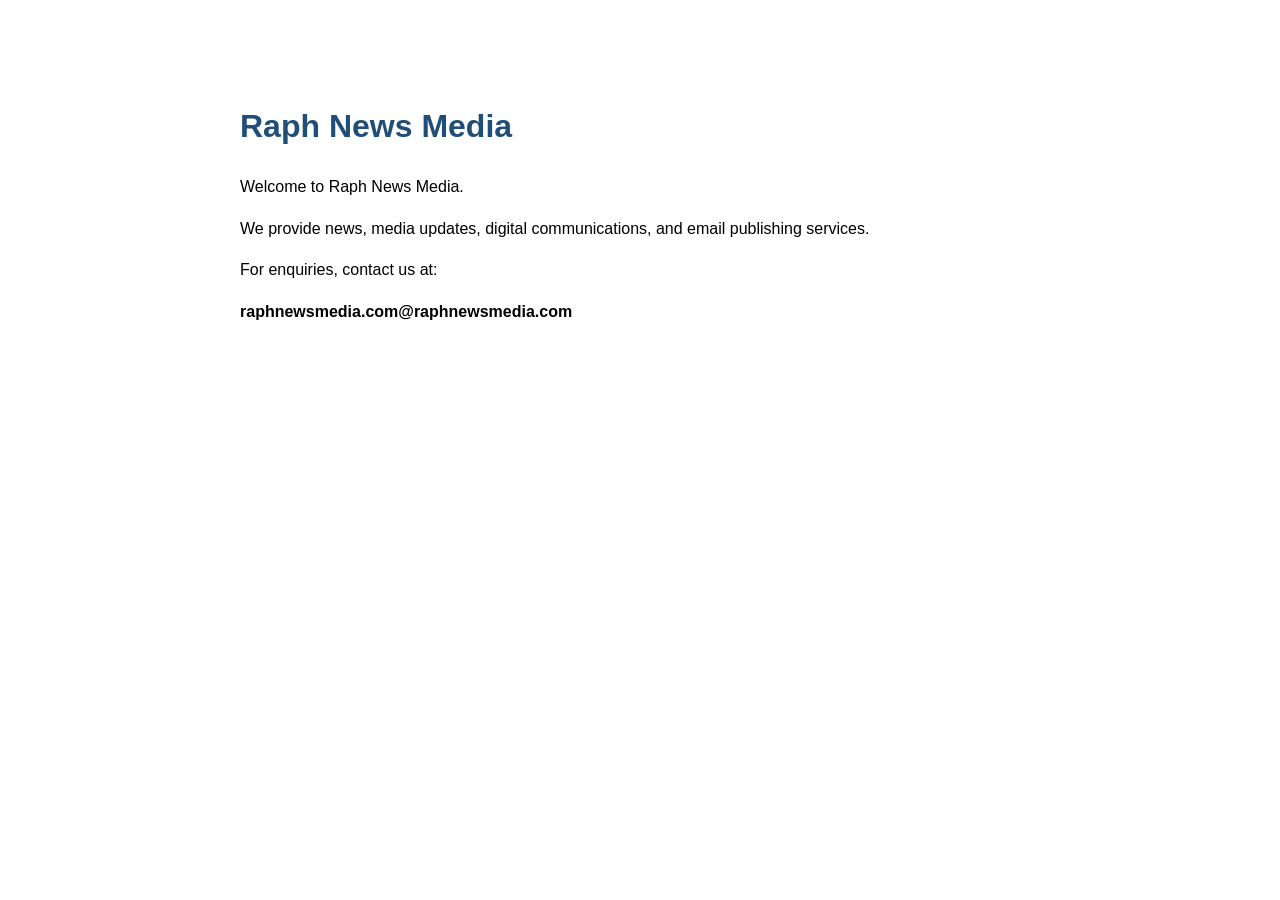
==== index.html @ 81ba722d "Add initial HTML structure for Raph News Media" ====
<!DOCTYPE html>
<html>
<head>
<meta charset="UTF-8">
<title>Raph News Media</title>
<style>
body{
font-family:Arial,sans-serif;
max-width:800px;
margin:60px auto;
padding:20px;
line-height:1.6;
}
h1{color:#1f4e79;}
</style>
</head>
<body>

<h1>Raph News Media</h1>

<p>Welcome to Raph News Media.</p>

<p>We provide news, media updates, digital communications, and email publishing services.</p>

<p>For enquiries, contact us at:</p>

<p><strong>raphnewsmedia.com@raphnewsmedia.com</strong></p>

</body>
</html>
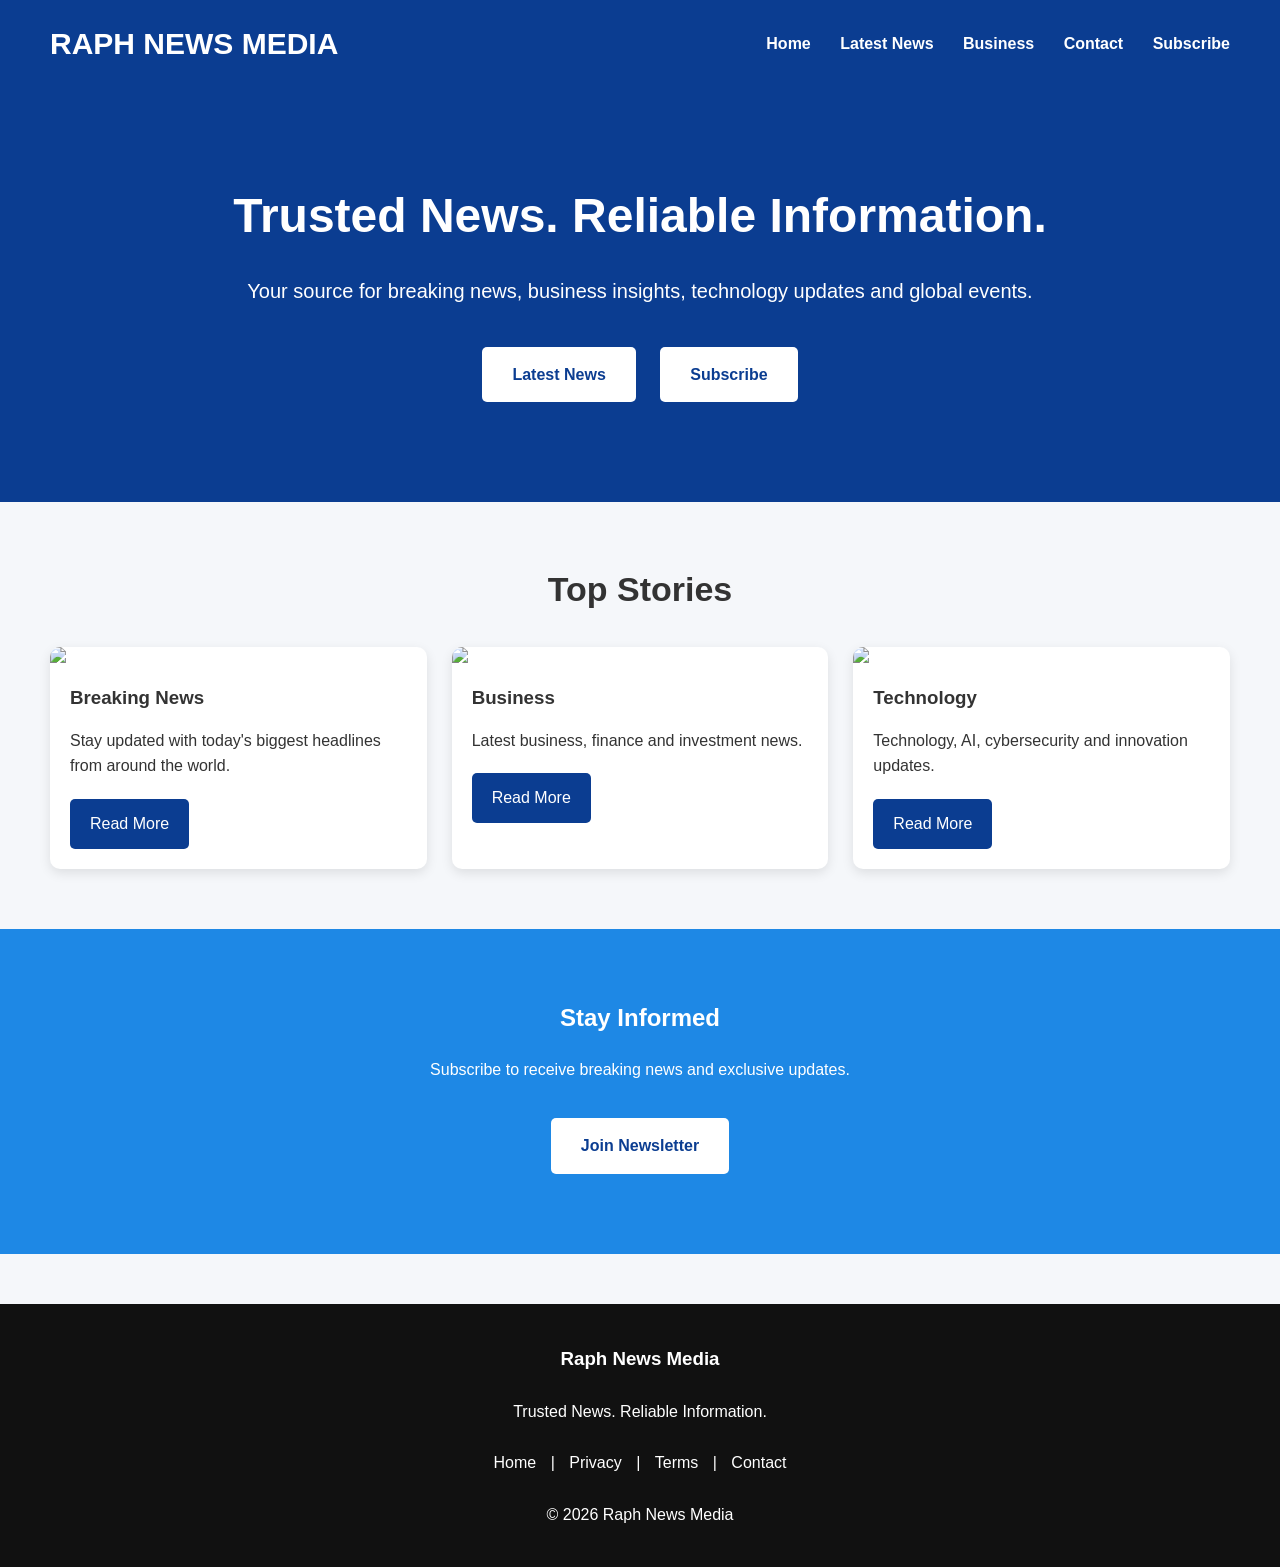
==== commit c38a81c7: "Update homepage" ====
--- a/index.html
+++ b/index.html
@@ -1,30 +1,173 @@
 <!DOCTYPE html>
-<html>
+<html lang="en">
 <head>
 <meta charset="UTF-8">
+<meta name="viewport" content="width=device-width, initial-scale=1.0">
 <title>Raph News Media</title>
-<style>
-body{
-font-family:Arial,sans-serif;
-max-width:800px;
-margin:60px auto;
-padding:20px;
-line-height:1.6;
-}
-h1{color:#1f4e79;}
-</style>
+<link rel="stylesheet" href="style.css">
 </head>
+
 <body>
 
-<h1>Raph News Media</h1>
+<header>
 
-<p>Welcome to Raph News Media.</p>
+<h1>RAPH NEWS MEDIA</h1>
 
-<p>We provide news, media updates, digital communications, and email publishing services.</p>
+<nav>
 
-<p>For enquiries, contact us at:</p>
+<a href="index.html">Home</a>
+<a href="latest-news.html">Latest News</a>
+<a href="business.html">Business</a>
+<a href="contact.html">Contact</a>
+<a href="subscribe.html">Subscribe</a>
 
-<p><strong>raphnewsmedia.com@raphnewsmedia.com</strong></p>
+</nav>
+
+</header>
+
+<section class="hero">
+
+<h2>Trusted News. Reliable Information.</h2>
+
+<p>
+Your source for breaking news, business insights,
+technology updates and global events.
+</p>
+
+<a href="latest-news.html" class="button">Latest News</a>
+
+<a href="subscribe.html" class="button">Subscribe</a>
+
+</section>
+
+<section class="section">
+
+<h2>Top Stories</h2>
+
+<div class="cards">
+
+<div class="card">
+
+<img src="https://picsum.photos/600/350?random=1">
+
+<div class="card-content">
+
+<h3>Breaking News</h3>
+
+<p>
+Stay updated with today's biggest headlines from around the world.
+</p>
+
+<a href="latest-news.html" class="read-btn">
+Read More
+</a>
+
+</div>
+
+</div>
+
+<div class="card">
+
+<img src="https://picsum.photos/600/350?random=2">
+
+<div class="card-content">
+
+<h3>Business</h3>
+
+<p>
+Latest business, finance and investment news.
+</p>
+
+<a href="business.html" class="read-btn">
+Read More
+</a>
+
+</div>
+
+</div>
+
+<div class="card">
+
+<img src="https://picsum.photos/600/350?random=3">
+
+<div class="card-content">
+
+<h3>Technology</h3>
+
+<p>
+Technology, AI, cybersecurity and innovation updates.
+</p>
+
+<a href="latest-news.html" class="read-btn">
+Read More
+</a>
+
+</div>
+
+</div>
+
+</div>
+
+</section>
+
+<section class="newsletter">
+
+<h2>Stay Informed</h2>
+
+<p>
+
+Subscribe to receive breaking news and exclusive updates.
+
+</p>
+
+<br>
+
+<a href="subscribe.html" class="button">
+
+Join Newsletter
+
+</a>
+
+</section>
+
+<footer>
+
+<h3>Raph News Media</h3>
+
+<br>
+
+<p>
+
+Trusted News. Reliable Information.
+
+</p>
+
+<br>
+
+<a href="index.html">Home</a>
+
+|
+
+<a href="privacy.html">Privacy</a>
+
+|
+
+<a href="terms.html">Terms</a>
+
+|
+
+<a href="contact.html">Contact</a>
+
+<br><br>
+
+<p>
+
+© 2026 Raph News Media
+
+</p>
+
+</footer>
 
 </body>
+
 </html>
--- a/style.css
+++ b/style.css
@@ -0,0 +1,134 @@
+*{
+margin:0;
+padding:0;
+box-sizing:border-box;
+}
+
+body{
+font-family:Arial,Helvetica,sans-serif;
+background:#f5f7fa;
+color:#333;
+line-height:1.6;
+}
+
+header{
+background:#0B3D91;
+color:white;
+padding:20px 50px;
+display:flex;
+justify-content:space-between;
+align-items:center;
+}
+
+header h1{
+font-size:30px;
+}
+
+nav a{
+color:white;
+text-decoration:none;
+margin-left:25px;
+font-weight:bold;
+}
+
+.hero{
+background:#0B3D91;
+color:white;
+padding:90px 30px;
+text-align:center;
+}
+
+.hero h2{
+font-size:48px;
+margin-bottom:20px;
+}
+
+.hero p{
+font-size:20px;
+margin-bottom:30px;
+}
+
+.button{
+display:inline-block;
+background:#ffffff;
+color:#0B3D91;
+padding:15px 30px;
+border-radius:5px;
+text-decoration:none;
+font-weight:bold;
+margin:10px;
+}
+
+.section{
+padding:60px 50px;
+}
+
+.section h2{
+margin-bottom:30px;
+font-size:34px;
+text-align:center;
+}
+
+.cards{
+display:grid;
+grid-template-columns:repeat(auto-fit,minmax(280px,1fr));
+gap:25px;
+}
+
+.card{
+background:white;
+border-radius:10px;
+overflow:hidden;
+box-shadow:0 4px 12px rgba(0,0,0,.1);
+}
+
+.card img{
+width:100%;
+display:block;
+}
+
+.card-content{
+padding:20px;
+}
+
+.card-content h3{
+margin-bottom:15px;
+}
+
+.card-content p{
+margin-bottom:20px;
+}
+
+.read-btn{
+background:#0B3D91;
+color:white;
+padding:12px 20px;
+text-decoration:none;
+border-radius:5px;
+display:inline-block;
+}
+
+.newsletter{
+background:#1E88E5;
+color:white;
+padding:70px;
+text-align:center;
+}
+
+.newsletter h2{
+margin-bottom:20px;
+}
+
+footer{
+background:#111;
+color:white;
+text-align:center;
+padding:40px;
+margin-top:50px;
+}
+
+footer a{
+color:white;
+text-decoration:none;
+margin:0 10px;
+}
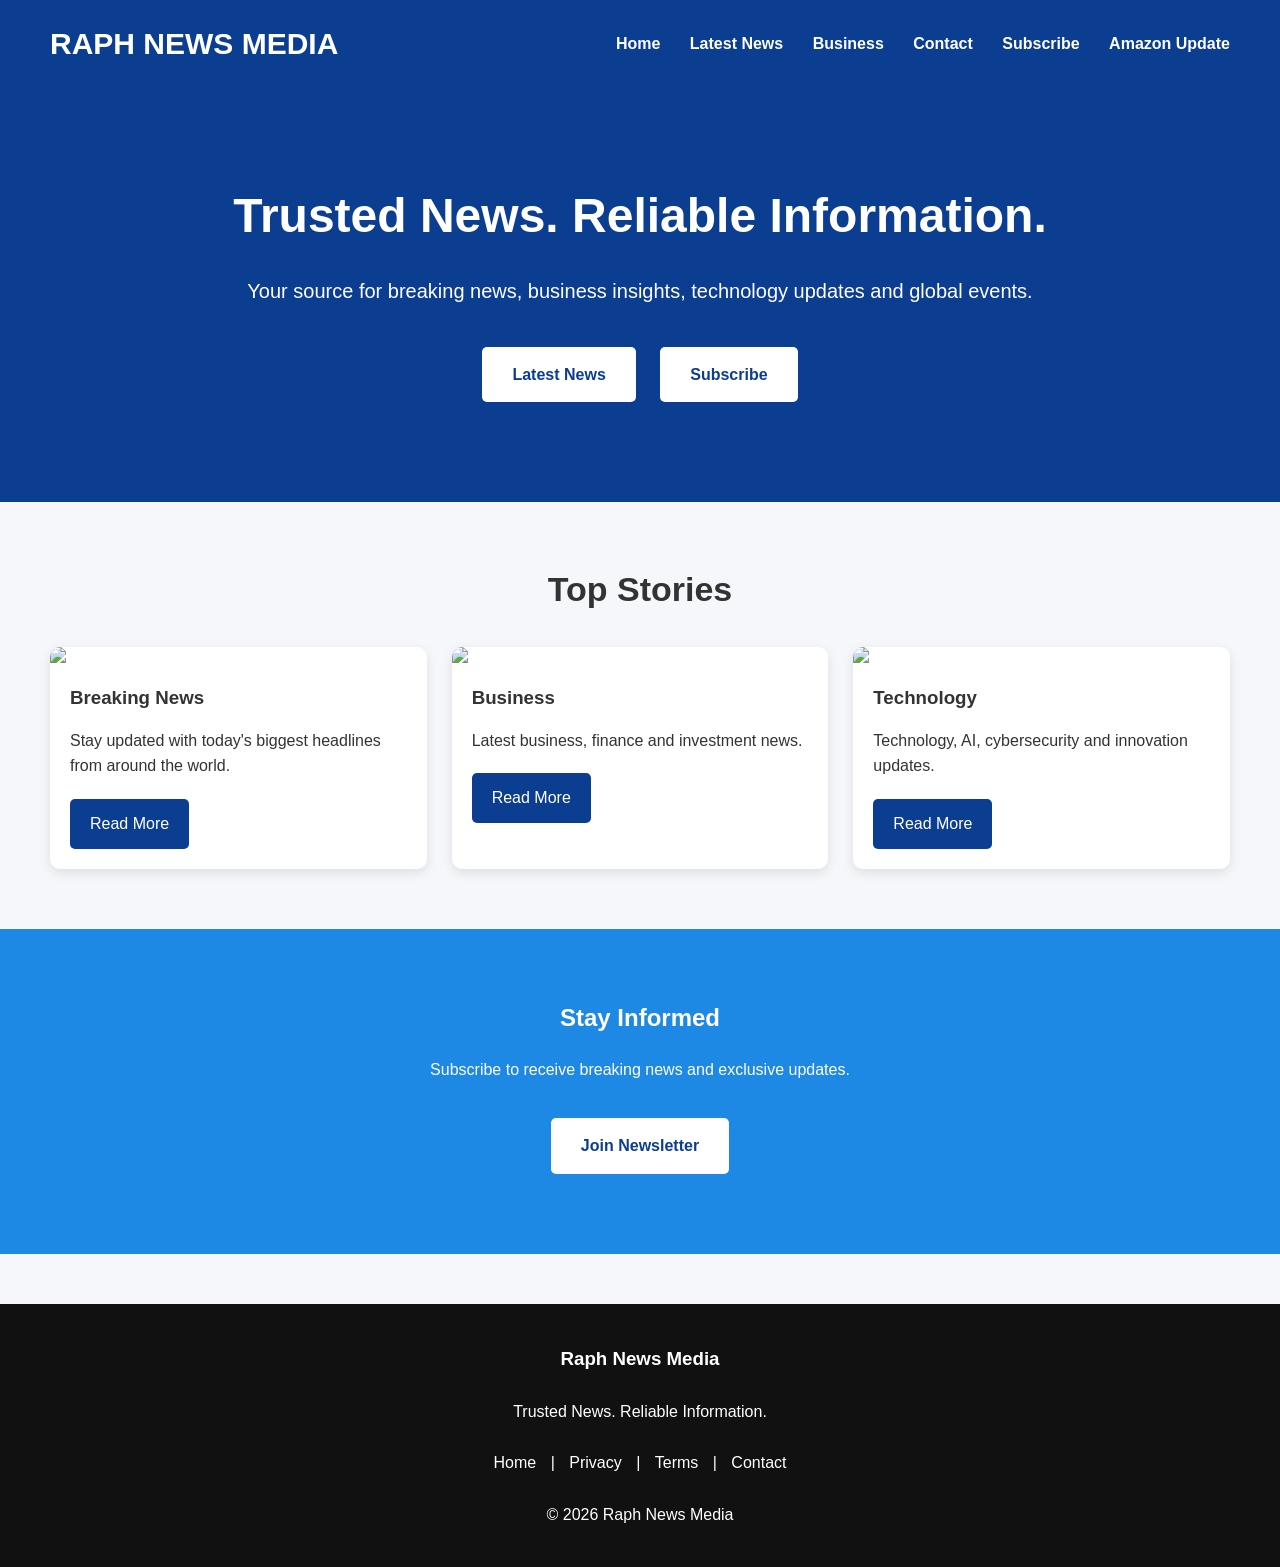
==== commit 1b43cd70: "Add link to Amazon Update in navigation" ====
--- a/index.html
+++ b/index.html
@@ -20,7 +20,8 @@
 <a href="business.html">Business</a>
 <a href="contact.html">Contact</a>
 <a href="subscribe.html">Subscribe</a>
-
+<a href="amazon-update.html">Amazon 
+Update</a>
 </nav>
 
 </header>
